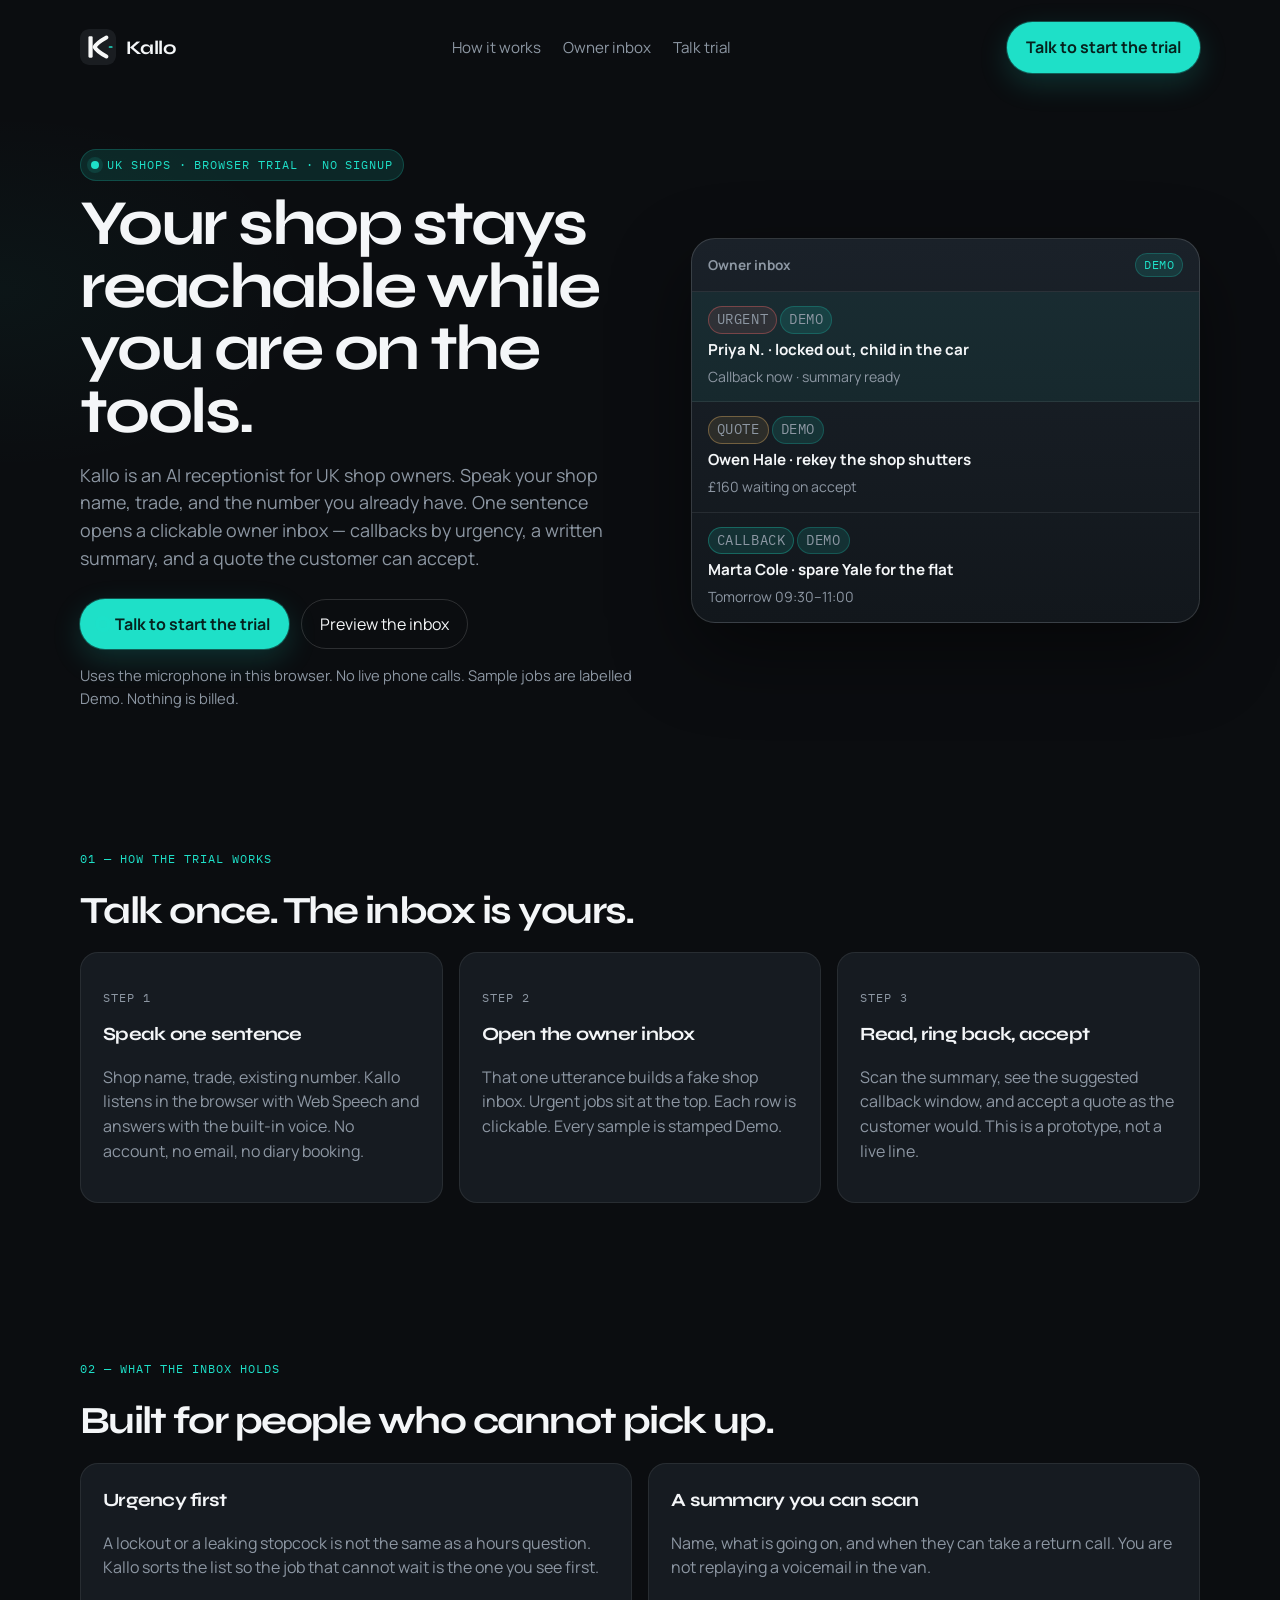
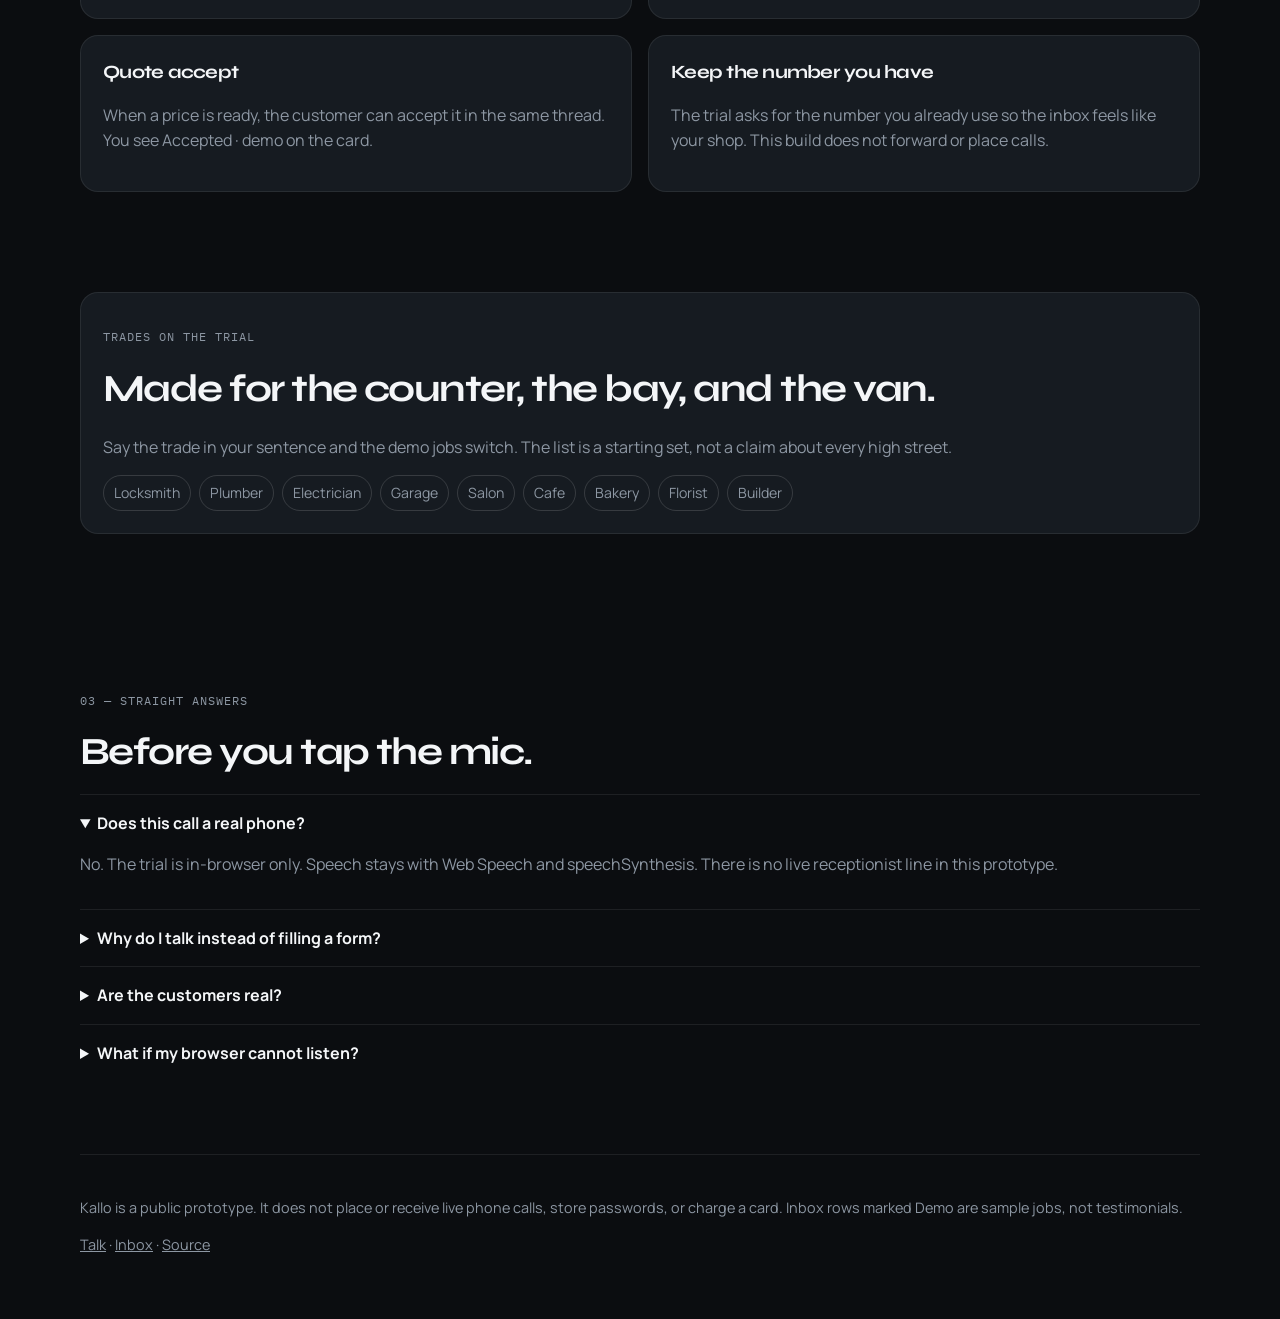
==== index.html @ 205d048f "Add Kallo GitHub Pages demo with talk trial and owner inbox Static landing, talk, and inbox routes f" ====
<!DOCTYPE html>
<html lang="en-GB">
<head>
  <meta charset="utf-8">
  <meta name="viewport" content="width=device-width, initial-scale=1">
  <title>Kallo — AI receptionist for UK shop owners</title>
  <meta name="description" content="Kallo answers when you cannot. Talk once to open a trial owner inbox with urgency-sorted callbacks, a summary, and quote accept. Browser prototype, no live calls.">
  <link rel="icon" href="./assets/favicon.svg" type="image/svg+xml">
  <link rel="preconnect" href="https://fonts.googleapis.com">
  <link rel="preconnect" href="https://fonts.gstatic.com" crossorigin>
  <link href="https://fonts.googleapis.com/css2?family=IBM+Plex+Mono:wght@400;500&family=Manrope:wght@400;600;700&family=Syne:wght@700;800&display=swap" rel="stylesheet">
  <link rel="stylesheet" href="./css/app.css">
</head>
<body>
  <header class="wrap nav">
    <a class="brand" href="./">
      <img src="./assets/logo.svg" alt="Kallo">
      Kallo
    </a>
    <nav class="nav__links" aria-label="Primary">
      <a href="#how">How it works</a>
      <a href="#inbox">Owner inbox</a>
      <a href="./talk/">Talk trial</a>
    </nav>
    <a class="btn btn--primary" href="./talk/">Talk to start the trial</a>
  </header>

  <main class="wrap">
    <section class="hero">
      <div>
        <p class="kicker"><span class="live-dot" aria-hidden="true"></span> UK shops · browser trial · no signup</p>
        <h1>Your shop stays reachable while you are on the tools.</h1>
        <p class="lede">Kallo is an AI receptionist for UK shop owners. Speak your shop name, trade, and the number you already have. One sentence opens a clickable owner inbox — callbacks by urgency, a written summary, and a quote the customer can accept.</p>
        <div class="hero__actions">
          <a class="btn btn--primary" href="./talk/"><span class="live-dot" aria-hidden="true"></span> Talk to start the trial</a>
          <a class="btn btn--ghost" href="./inbox/">Preview the inbox</a>
        </div>
        <p class="fine">Uses the microphone in this browser. No live phone calls. Sample jobs are labelled Demo. Nothing is billed.</p>
      </div>
      <aside class="product" aria-label="Demo inbox preview">
        <div class="product__bar">
          <strong>Owner inbox</strong>
          <span class="demo-pill">Demo</span>
        </div>
        <div class="product__list">
          <div class="mock-row mock-row--on">
            <span><span class="chip chip--urgent">Urgent</span> <span class="demo-pill">Demo</span></span>
            <strong>Priya N. · locked out, child in the car</strong>
            <span>Callback now · summary ready</span>
          </div>
          <div class="mock-row">
            <span><span class="chip chip--quote">Quote</span> <span class="demo-pill">Demo</span></span>
            <strong>Owen Hale · rekey the shop shutters</strong>
            <span>£160 waiting on accept</span>
          </div>
          <div class="mock-row">
            <span><span class="chip chip--callback">Callback</span> <span class="demo-pill">Demo</span></span>
            <strong>Marta Cole · spare Yale for the flat</strong>
            <span>Tomorrow 09:30–11:00</span>
          </div>
        </div>
      </aside>
    </section>

    <section id="how" class="section">
      <p class="step">01 — HOW THE TRIAL WORKS</p>
      <h2>Talk once. The inbox is yours.</h2>
      <div class="grid-3">
        <article class="card">
          <p class="step">STEP 1</p>
          <h3>Speak one sentence</h3>
          <p>Shop name, trade, existing number. Kallo listens in the browser with Web Speech and answers with the built-in voice. No account, no email, no diary booking.</p>
        </article>
        <article class="card">
          <p class="step">STEP 2</p>
          <h3>Open the owner inbox</h3>
          <p>That one utterance builds a fake shop inbox. Urgent jobs sit at the top. Each row is clickable. Every sample is stamped Demo.</p>
        </article>
        <article class="card">
          <p class="step">STEP 3</p>
          <h3>Read, ring back, accept</h3>
          <p>Scan the summary, see the suggested callback window, and accept a quote as the customer would. This is a prototype, not a live line.</p>
        </article>
      </div>
    </section>

    <section id="inbox" class="section">
      <p class="step">02 — WHAT THE INBOX HOLDS</p>
      <h2>Built for people who cannot pick up.</h2>
      <div class="grid-2">
        <article class="card">
          <h3>Urgency first</h3>
          <p>A lockout or a leaking stopcock is not the same as a hours question. Kallo sorts the list so the job that cannot wait is the one you see first.</p>
        </article>
        <article class="card">
          <h3>A summary you can scan</h3>
          <p>Name, what is going on, and when they can take a return call. You are not replaying a voicemail in the van.</p>
        </article>
        <article class="card">
          <h3>Quote accept</h3>
          <p>When a price is ready, the customer can accept it in the same thread. You see Accepted · demo on the card.</p>
        </article>
        <article class="card">
          <h3>Keep the number you have</h3>
          <p>The trial asks for the number you already use so the inbox feels like your shop. This build does not forward or place calls.</p>
        </article>
      </div>
    </section>

    <section class="section--tight">
      <article class="card">
        <p class="step">TRADES ON THE TRIAL</p>
        <h2>Made for the counter, the bay, and the van.</h2>
        <p>Say the trade in your sentence and the demo jobs switch. The list is a starting set, not a claim about every high street.</p>
        <div class="trades">
          <span>Locksmith</span><span>Plumber</span><span>Electrician</span>
          <span>Garage</span><span>Salon</span><span>Cafe</span>
          <span>Bakery</span><span>Florist</span><span>Builder</span>
        </div>
      </article>
    </section>

    <section class="section faq">
      <p class="step">03 — STRAIGHT ANSWERS</p>
      <h2>Before you tap the mic.</h2>
      <details open>
        <summary>Does this call a real phone?</summary>
        <p>No. The trial is in-browser only. Speech stays with Web Speech and speechSynthesis. There is no live receptionist line in this prototype.</p>
      </details>
      <details>
        <summary>Why do I talk instead of filling a form?</summary>
        <p>The product is a voice receptionist. The trial starts the same way: one spoken line. There is no email field and no “book a walkthrough” path.</p>
      </details>
      <details>
        <summary>Are the customers real?</summary>
        <p>No. Every callback, summary, and quote is labelled Demo. Numbers use the UK 01632 / 07700 900 dummy ranges.</p>
      </details>
      <details>
        <summary>What if my browser cannot listen?</summary>
        <p>Chrome and Edge on HTTPS can use the microphone. If listening is blocked, type the same one sentence. Kallo still opens the inbox.</p>
      </details>
    </section>
  </main>

  <footer class="wrap footer">
    <p>Kallo is a public prototype. It does not place or receive live phone calls, store passwords, or charge a card. Inbox rows marked Demo are sample jobs, not testimonials.</p>
    <p><a href="./talk/">Talk</a> · <a href="./inbox/">Inbox</a> · <a href="https://github.com/danielrood/kallo">Source</a></p>
  </footer>
  <script src="./js/base.js"></script>
</body>
</html>
---- css/app.css ----
:root {
  --bg: #0b0d10;
  --bg-2: #11151a;
  --surface: #161b21;
  --surface-2: #1c232b;
  --line: rgba(255, 255, 255, 0.08);
  --line-strong: rgba(255, 255, 255, 0.14);
  --text: #f4f6f8;
  --muted: #8d97a3;
  --teal: #1ee0c8;
  --teal-2: #14b8a6;
  --teal-dim: rgba(30, 224, 200, 0.12);
  --urgent: #ff6b6b;
  --quote: #f5c16c;
  --shadow: 0 30px 80px rgba(0, 0, 0, 0.45);
  --radius: 18px;
  --max: 1120px;
  --sans: "Manrope", "Segoe UI", sans-serif;
  --display: "Syne", "Manrope", sans-serif;
  --mono: "IBM Plex Mono", ui-monospace, monospace;
}

* { box-sizing: border-box; }
html { scroll-behavior: smooth; }
body {
  margin: 0;
  color: var(--text);
  background:
    radial-gradient(900px 420px at 80% -10%, rgba(30, 224, 200, 0.08), transparent 50%),
    radial-gradient(700px 400px at 0% 10%, rgba(30, 224, 200, 0.04), transparent 45%),
    var(--bg);
  font-family: var(--sans);
  line-height: 1.55;
  min-height: 100vh;
}

a { color: inherit; }
img { max-width: 100%; display: block; }
button, input { font: inherit; }

.wrap {
  width: min(var(--max), calc(100% - 40px));
  margin: 0 auto;
}

.nav {
  display: flex;
  align-items: center;
  justify-content: space-between;
  padding: 22px 0 10px;
  gap: 16px;
}

.brand {
  display: flex;
  align-items: center;
  gap: 10px;
  text-decoration: none;
  font-family: var(--display);
  font-weight: 700;
  letter-spacing: -0.03em;
  font-size: 1.2rem;
}

.brand img { width: 36px; height: 36px; border-radius: 9px; }

.nav__links {
  display: flex;
  align-items: center;
  gap: 22px;
  color: var(--muted);
  font-size: 0.95rem;
}

.nav__links a { text-decoration: none; }
.nav__links a:hover { color: var(--text); }

.btn {
  display: inline-flex;
  align-items: center;
  justify-content: center;
  gap: 8px;
  border: 1px solid transparent;
  border-radius: 999px;
  padding: 12px 18px;
  text-decoration: none;
  cursor: pointer;
  background: transparent;
  color: var(--text);
}

.btn--primary {
  background: var(--teal);
  color: #06221e;
  font-weight: 700;
  box-shadow: 0 0 0 1px rgba(30, 224, 200, 0.3), 0 10px 30px rgba(30, 224, 200, 0.18);
}

.btn--primary:hover { filter: brightness(1.05); }
.btn--primary:disabled { opacity: 0.55; cursor: wait; }
.btn--ghost {
  border-color: var(--line-strong);
  color: var(--text);
}
.btn--ghost:hover { background: rgba(255, 255, 255, 0.04); }

.live-dot {
  width: 8px;
  height: 8px;
  border-radius: 99px;
  background: var(--teal);
  box-shadow: 0 0 0 4px var(--teal-dim);
}

.hero {
  display: grid;
  grid-template-columns: 1.05fr 0.95fr;
  gap: 48px;
  align-items: center;
  padding: 54px 0 40px;
}

.kicker {
  display: inline-flex;
  align-items: center;
  gap: 8px;
  font-family: var(--mono);
  font-size: 0.74rem;
  letter-spacing: 0.08em;
  text-transform: uppercase;
  color: var(--teal);
  background: var(--teal-dim);
  border: 1px solid rgba(30, 224, 200, 0.2);
  border-radius: 999px;
  padding: 6px 10px;
}

h1, h2, h3 { font-family: var(--display); letter-spacing: -0.04em; margin: 0 0 12px; }
h1 { font-size: clamp(2.6rem, 5vw, 4.4rem); line-height: 0.98; }
h2 { font-size: clamp(1.8rem, 3vw, 2.6rem); }
.lede { font-size: 1.12rem; color: var(--muted); max-width: 40rem; }

.hero__actions { display: flex; flex-wrap: wrap; gap: 12px; margin: 26px 0 14px; }
.fine { color: var(--muted); font-size: 0.92rem; }

.product {
  background: linear-gradient(180deg, #1a2129, #12171c);
  border: 1px solid var(--line-strong);
  border-radius: 24px;
  box-shadow: var(--shadow);
  overflow: hidden;
}

.product__bar {
  display: flex;
  align-items: center;
  justify-content: space-between;
  padding: 14px 16px;
  border-bottom: 1px solid var(--line);
  color: var(--muted);
  font-size: 0.85rem;
}

.product__list { display: grid; }
.mock-row {
  display: grid;
  gap: 4px;
  padding: 14px 16px;
  border-bottom: 1px solid var(--line);
  text-align: left;
}
.mock-row:last-child { border-bottom: 0; }
.mock-row strong { font-size: 0.95rem; }
.mock-row span { color: var(--muted); font-size: 0.88rem; }
.mock-row--on { background: rgba(30, 224, 200, 0.06); }

.chip, .demo-pill {
  display: inline-flex;
  align-items: center;
  border-radius: 999px;
  padding: 2px 8px;
  font-size: 0.72rem;
  font-family: var(--mono);
  letter-spacing: 0.04em;
  text-transform: uppercase;
}
.chip { border: 1px solid var(--line-strong); color: var(--muted); }
.chip--urgent { color: #ffd2d2; border-color: rgba(255, 107, 107, 0.35); background: rgba(255, 107, 107, 0.1); }
.chip--quote { color: #ffe7b3; border-color: rgba(245, 193, 108, 0.35); background: rgba(245, 193, 108, 0.1); }
.chip--callback { color: #c9fff6; border-color: rgba(30, 224, 200, 0.3); background: var(--teal-dim); }
.demo-pill {
  color: var(--teal);
  background: var(--teal-dim);
  border: 1px solid rgba(30, 224, 200, 0.22);
}

.section { padding: 72px 0; }
.section--tight { padding: 28px 0 72px; }
.grid-3, .grid-2 { display: grid; gap: 16px; }
.grid-3 { grid-template-columns: repeat(3, 1fr); }
.grid-2 { grid-template-columns: 1fr 1fr; }

.card {
  background: var(--surface);
  border: 1px solid var(--line);
  border-radius: var(--radius);
  padding: 22px;
}
.card p, .card li { color: var(--muted); }
.step {
  font-family: var(--mono);
  color: var(--teal);
  font-size: 0.78rem;
  letter-spacing: 0.08em;
}

.trades {
  display: flex;
  flex-wrap: wrap;
  gap: 8px;
  margin-top: 16px;
}
.trades span {
  border: 1px solid var(--line-strong);
  border-radius: 999px;
  padding: 6px 10px;
  color: var(--muted);
  font-size: 0.88rem;
}

.faq details {
  border-top: 1px solid var(--line);
  padding: 16px 0;
}
.faq summary { cursor: pointer; font-weight: 700; }
.faq p { color: var(--muted); }

.footer {
  border-top: 1px solid var(--line);
  padding: 28px 0 48px;
  color: var(--muted);
  font-size: 0.9rem;
}

.page-talk, .page-inbox { padding-bottom: 60px; }
.talk-stage {
  max-width: 720px;
  margin: 40px auto 0;
  text-align: center;
}
.orb {
  width: 120px;
  height: 120px;
  margin: 20px auto 28px;
  border-radius: 50%;
  background: radial-gradient(circle at 35% 30%, #7ff6e8, #14b8a6 45%, #0b0d10 72%);
  box-shadow: 0 0 0 12px var(--teal-dim), 0 20px 60px rgba(30, 224, 200, 0.2);
  animation: pulse 2.4s ease-in-out infinite;
}
@keyframes pulse {
  50% { transform: scale(1.04); box-shadow: 0 0 0 18px rgba(30, 224, 200, 0.08), 0 20px 60px rgba(30, 224, 200, 0.25); }
}
.live-box {
  min-height: 84px;
  margin: 22px 0;
  padding: 18px;
  border-radius: 16px;
  border: 1px dashed var(--line-strong);
  background: rgba(255, 255, 255, 0.02);
  color: var(--muted);
}
.example {
  font-family: var(--mono);
  color: var(--teal);
  font-size: 0.92rem;
}
.error {
  color: #ffb4b4;
  margin-top: 12px;
}
.fallback {
  margin-top: 22px;
  display: grid;
  gap: 10px;
}
.fallback input {
  width: 100%;
  border-radius: 12px;
  border: 1px solid var(--line-strong);
  background: var(--surface);
  color: var(--text);
  padding: 12px 14px;
}

.inbox-shell {
  display: grid;
  grid-template-columns: 1fr 1.15fr;
  gap: 18px;
  margin-top: 22px;
}
.inbox-head h1 { font-size: 2rem; }
.row {
  width: 100%;
  display: grid;
  gap: 4px;
  text-align: left;
  background: transparent;
  color: inherit;
  border: 0;
  border-bottom: 1px solid var(--line);
  padding: 14px;
  cursor: pointer;
}
.row:hover, .row.is-active { background: rgba(30, 224, 200, 0.06); }
.row__top { display: flex; gap: 8px; align-items: center; }
.row__when { margin-left: auto; color: var(--muted); font-size: 0.78rem; }
.row__line { color: var(--muted); font-size: 0.92rem; }
.detail__phone, .muted { color: var(--muted); }
.quote {
  margin-top: 18px;
  padding: 16px;
  border-radius: 14px;
  background: var(--surface-2);
  border: 1px solid var(--line);
}
.quote__amount { font-size: 2rem; font-family: var(--display); }
.quote__done { color: var(--teal); font-weight: 700; }

@media (max-width: 880px) {
  .hero, .grid-3, .grid-2, .inbox-shell { grid-template-columns: 1fr; }
  .nav__links { display: none; }
  .hero { padding-top: 28px; }
}
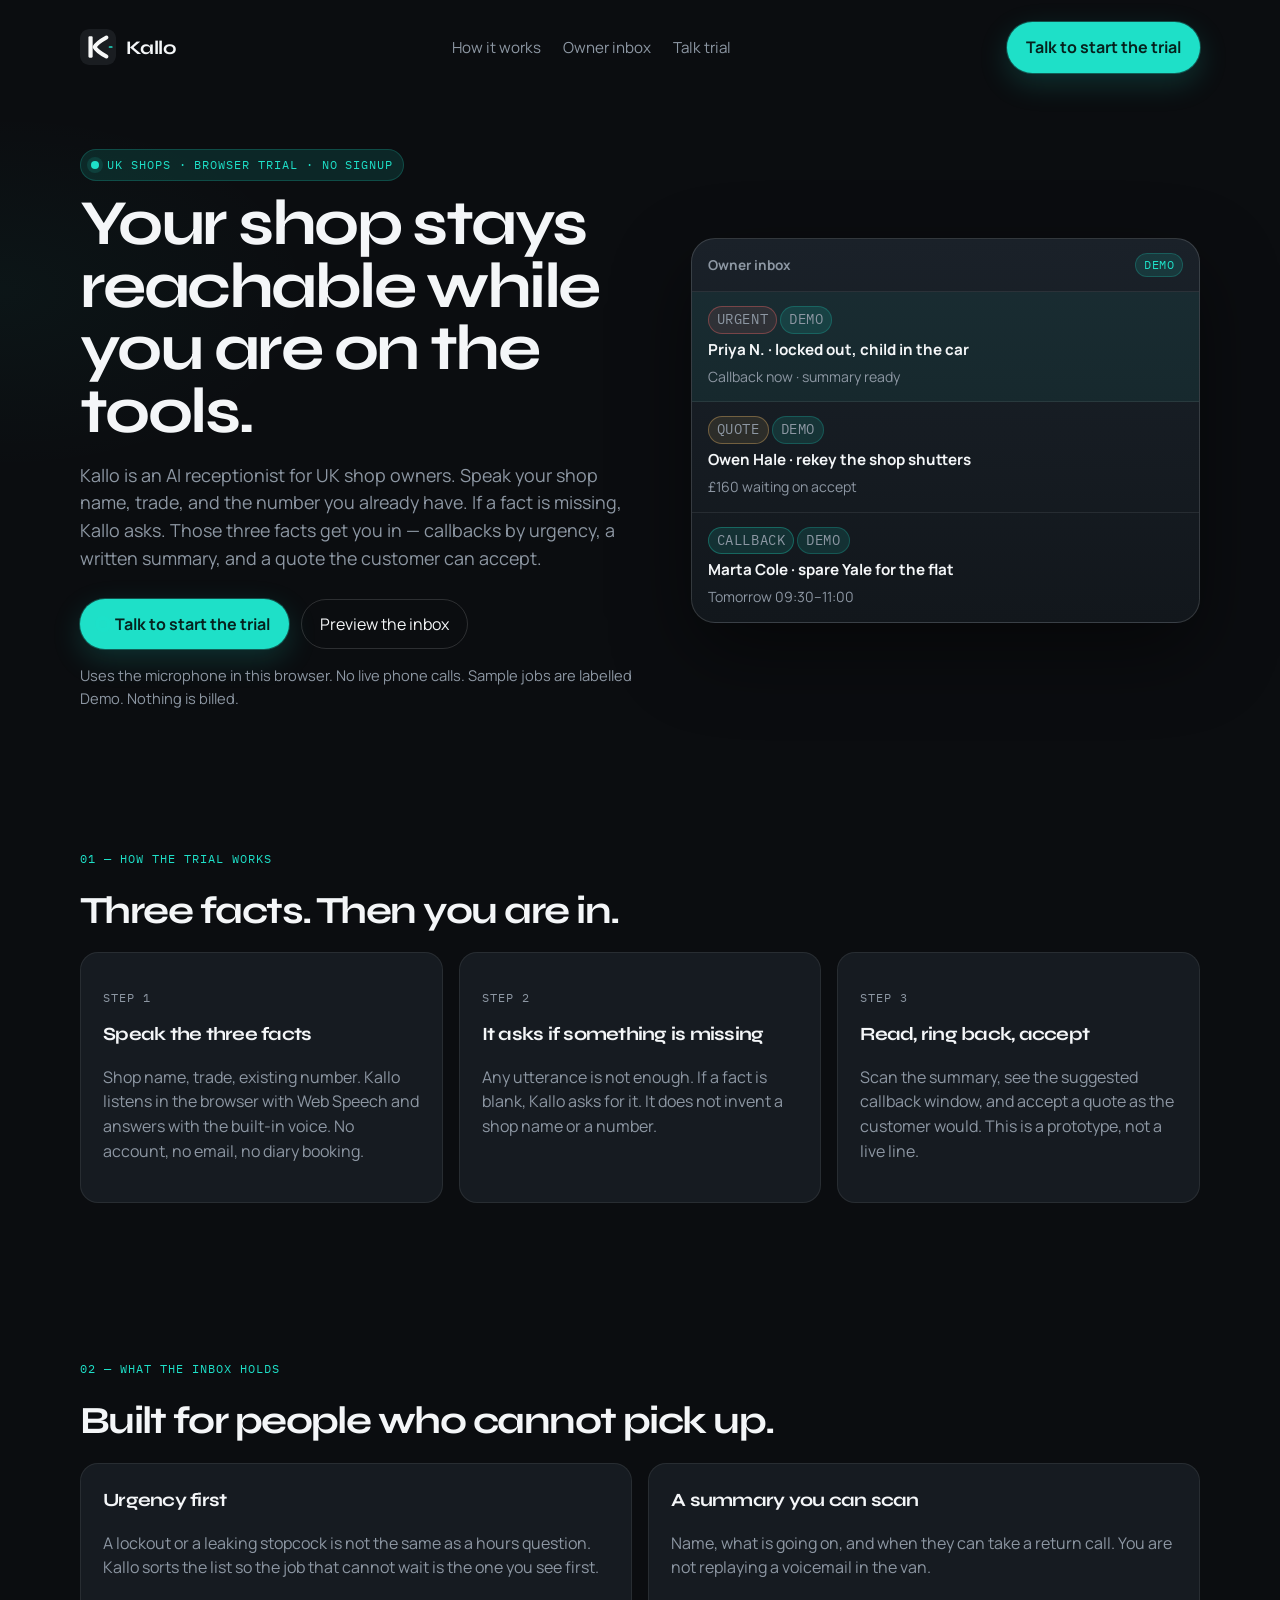
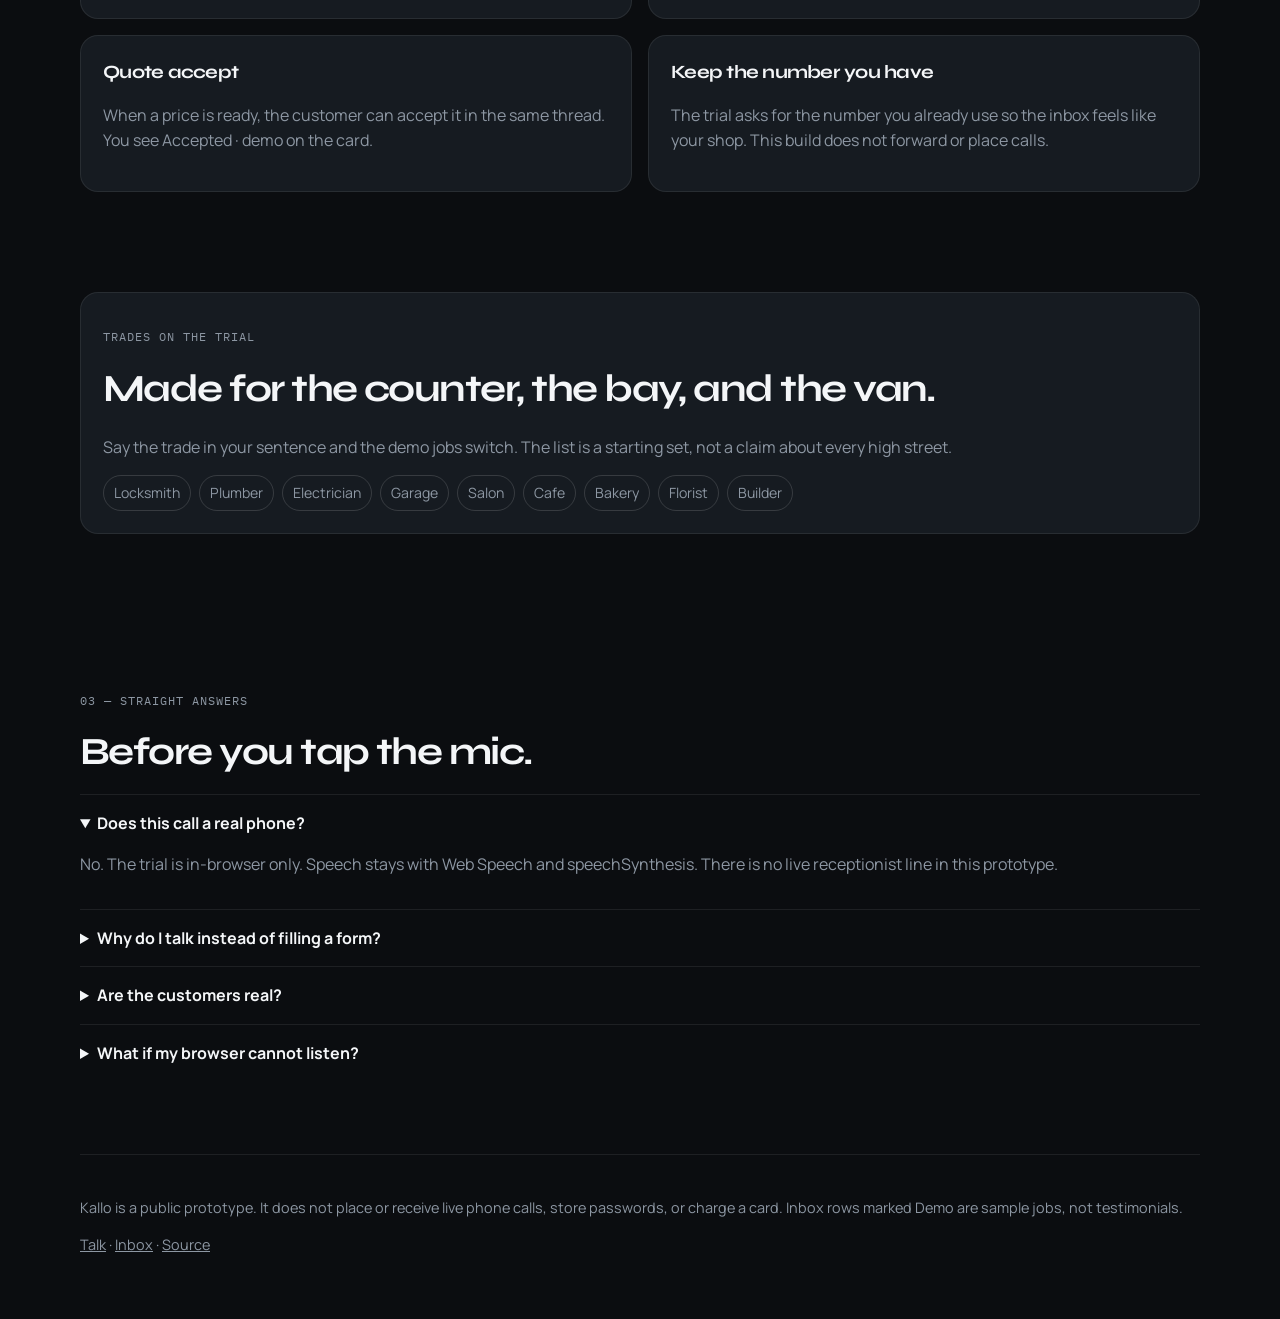
==== commit d6c8bc8e: "Wait for shop name, trade, and number before the inbox Onboard keeps asking until those three facts " ====
--- a/index.html
+++ b/index.html
@@ -4,7 +4,7 @@
   <meta charset="utf-8">
   <meta name="viewport" content="width=device-width, initial-scale=1">
   <title>Kallo — AI receptionist for UK shop owners</title>
-  <meta name="description" content="Kallo answers when you cannot. Talk once to open a trial owner inbox with urgency-sorted callbacks, a summary, and quote accept. Browser prototype, no live calls.">
+  <meta name="description" content="Kallo answers when you cannot. Shop name, trade, and existing number get you into a trial owner inbox. Browser prototype, no live calls.">
   <link rel="icon" href="./assets/favicon.svg" type="image/svg+xml">
   <link rel="preconnect" href="https://fonts.googleapis.com">
   <link rel="preconnect" href="https://fonts.gstatic.com" crossorigin>
@@ -30,7 +30,7 @@
       <div>
         <p class="kicker"><span class="live-dot" aria-hidden="true"></span> UK shops · browser trial · no signup</p>
         <h1>Your shop stays reachable while you are on the tools.</h1>
-        <p class="lede">Kallo is an AI receptionist for UK shop owners. Speak your shop name, trade, and the number you already have. One sentence opens a clickable owner inbox — callbacks by urgency, a written summary, and a quote the customer can accept.</p>
+        <p class="lede">Kallo is an AI receptionist for UK shop owners. Speak your shop name, trade, and the number you already have. If a fact is missing, Kallo asks. Those three facts get you in — callbacks by urgency, a written summary, and a quote the customer can accept.</p>
         <div class="hero__actions">
           <a class="btn btn--primary" href="./talk/"><span class="live-dot" aria-hidden="true"></span> Talk to start the trial</a>
           <a class="btn btn--ghost" href="./inbox/">Preview the inbox</a>
@@ -64,17 +64,17 @@
 
     <section id="how" class="section">
       <p class="step">01 — HOW THE TRIAL WORKS</p>
-      <h2>Talk once. The inbox is yours.</h2>
+      <h2>Three facts. Then you are in.</h2>
       <div class="grid-3">
         <article class="card">
           <p class="step">STEP 1</p>
-          <h3>Speak one sentence</h3>
+          <h3>Speak the three facts</h3>
           <p>Shop name, trade, existing number. Kallo listens in the browser with Web Speech and answers with the built-in voice. No account, no email, no diary booking.</p>
         </article>
         <article class="card">
           <p class="step">STEP 2</p>
-          <h3>Open the owner inbox</h3>
-          <p>That one utterance builds a fake shop inbox. Urgent jobs sit at the top. Each row is clickable. Every sample is stamped Demo.</p>
+          <h3>It asks if something is missing</h3>
+          <p>Any utterance is not enough. If a fact is blank, Kallo asks for it. It does not invent a shop name or a number.</p>
         </article>
         <article class="card">
           <p class="step">STEP 3</p>
@@ -129,7 +129,7 @@
       </details>
       <details>
         <summary>Why do I talk instead of filling a form?</summary>
-        <p>The product is a voice receptionist. The trial starts the same way: one spoken line. There is no email field and no “book a walkthrough” path.</p>
+        <p>The product is a voice receptionist. The trial starts the same way: speak the shop name, trade, and existing number. If a fact is missing, Kallo asks. There is no email field and no “book a walkthrough” path.</p>
       </details>
       <details>
         <summary>Are the customers real?</summary>
--- a/css/app.css
+++ b/css/app.css
@@ -260,6 +260,36 @@
 @keyframes pulse {
   50% { transform: scale(1.04); box-shadow: 0 0 0 18px rgba(30, 224, 200, 0.08), 0 20px 60px rgba(30, 224, 200, 0.25); }
 }
+.facts {
+  list-style: none;
+  padding: 0;
+  margin: 22px 0 0;
+  display: flex;
+  flex-wrap: wrap;
+  justify-content: center;
+  gap: 8px;
+}
+.fact {
+  min-width: 160px;
+  text-align: left;
+  border: 1px solid var(--line-strong);
+  border-radius: 14px;
+  padding: 10px 12px;
+  background: rgba(255, 255, 255, 0.02);
+}
+.fact.is-set {
+  border-color: rgba(30, 224, 200, 0.35);
+  background: var(--teal-dim);
+}
+.fact__label {
+  display: block;
+  font-family: var(--mono);
+  font-size: 0.68rem;
+  letter-spacing: 0.06em;
+  text-transform: uppercase;
+  color: var(--muted);
+}
+.fact__value { display: block; margin-top: 4px; }
 .live-box {
   min-height: 84px;
   margin: 22px 0;
@@ -283,6 +313,7 @@
   display: grid;
   gap: 10px;
 }
+.fallback[hidden] { display: none; }
 .fallback input {
   width: 100%;
   border-radius: 12px;
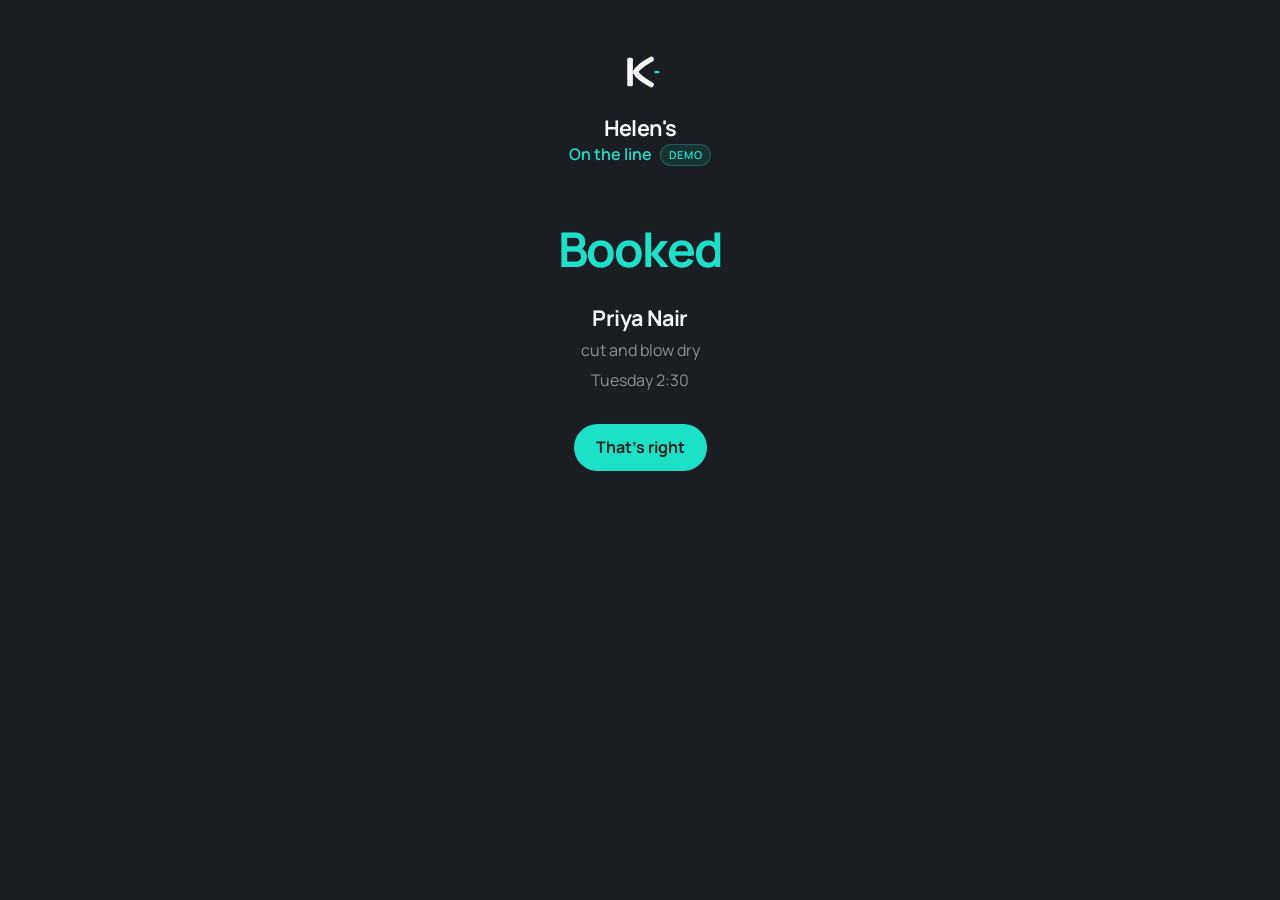
==== commit 197cfe29: "Replace the shop-owner trial with an inbound receptionist screen. The Pages root is now Helen's on t" ====
--- a/index.html
+++ b/index.html
@@ -3,149 +3,39 @@
 <head>
   <meta charset="utf-8">
   <meta name="viewport" content="width=device-width, initial-scale=1">
-  <title>Kallo — AI receptionist for UK shop owners</title>
-  <meta name="description" content="Kallo answers when you cannot. Shop name, trade, and existing number get you into a trial owner inbox. Browser prototype, no live calls.">
+  <title>Helen's · On the line — Kallo</title>
+  <meta name="description" content="Inbound receptionist for Helen's. Book, move, or cancel. Browser microphone only. Demo.">
   <link rel="icon" href="./assets/favicon.svg" type="image/svg+xml">
   <link rel="preconnect" href="https://fonts.googleapis.com">
   <link rel="preconnect" href="https://fonts.gstatic.com" crossorigin>
-  <link href="https://fonts.googleapis.com/css2?family=IBM+Plex+Mono:wght@400;500&family=Manrope:wght@400;600;700&family=Syne:wght@700;800&display=swap" rel="stylesheet">
+  <link href="https://fonts.googleapis.com/css2?family=Manrope:wght@400;600;700&display=swap" rel="stylesheet">
   <link rel="stylesheet" href="./css/app.css">
 </head>
 <body>
-  <header class="wrap nav">
-    <a class="brand" href="./">
-      <img src="./assets/logo.svg" alt="Kallo">
-      Kallo
-    </a>
-    <nav class="nav__links" aria-label="Primary">
-      <a href="#how">How it works</a>
-      <a href="#inbox">Owner inbox</a>
-      <a href="./talk/">Talk trial</a>
-    </nav>
-    <a class="btn btn--primary" href="./talk/">Talk to start the trial</a>
-  </header>
+  <main class="line">
+    <header class="line__id">
+      <img src="./assets/logo.svg" alt="Kallo" width="48" height="48">
+      <p data-salon>Helen's</p>
+      <p class="line__state"><span data-state>On the line</span> <span class="demo-pill">Demo</span></p>
+    </header>
 
-  <main class="wrap">
-    <section class="hero">
-      <div>
-        <p class="kicker"><span class="live-dot" aria-hidden="true"></span> UK shops · browser trial · no signup</p>
-        <h1>Your shop stays reachable while you are on the tools.</h1>
-        <p class="lede">Kallo is an AI receptionist for UK shop owners. Speak your shop name, trade, and the number you already have. If a fact is missing, Kallo asks. Those three facts get you in — callbacks by urgency, a written summary, and a quote the customer can accept.</p>
-        <div class="hero__actions">
-          <a class="btn btn--primary" href="./talk/"><span class="live-dot" aria-hidden="true"></span> Talk to start the trial</a>
-          <a class="btn btn--ghost" href="./inbox/">Preview the inbox</a>
-        </div>
-        <p class="fine">Uses the microphone in this browser. No live phone calls. Sample jobs are labelled Demo. Nothing is billed.</p>
-      </div>
-      <aside class="product" aria-label="Demo inbox preview">
-        <div class="product__bar">
-          <strong>Owner inbox</strong>
-          <span class="demo-pill">Demo</span>
-        </div>
-        <div class="product__list">
-          <div class="mock-row mock-row--on">
-            <span><span class="chip chip--urgent">Urgent</span> <span class="demo-pill">Demo</span></span>
-            <strong>Priya N. · locked out, child in the car</strong>
-            <span>Callback now · summary ready</span>
-          </div>
-          <div class="mock-row">
-            <span><span class="chip chip--quote">Quote</span> <span class="demo-pill">Demo</span></span>
-            <strong>Owen Hale · rekey the shop shutters</strong>
-            <span>£160 waiting on accept</span>
-          </div>
-          <div class="mock-row">
-            <span><span class="chip chip--callback">Callback</span> <span class="demo-pill">Demo</span></span>
-            <strong>Marta Cole · spare Yale for the flat</strong>
-            <span>Tomorrow 09:30–11:00</span>
-          </div>
-        </div>
-      </aside>
+    <section class="turn" data-turn>
+      <p class="verb" data-verb>Booked</p>
+      <p class="who" data-who>Priya Nair</p>
+      <p class="what" data-what>cut and blow dry</p>
+      <p class="when" data-when>Tuesday 2:30</p>
+      <button class="confirm" type="button" data-confirm>That's right</button>
     </section>
 
-    <section id="how" class="section">
-      <p class="step">01 — HOW THE TRIAL WORKS</p>
-      <h2>Three facts. Then you are in.</h2>
-      <div class="grid-3">
-        <article class="card">
-          <p class="step">STEP 1</p>
-          <h3>Speak the three facts</h3>
-          <p>Shop name, trade, existing number. Kallo listens in the browser with Web Speech and answers with the built-in voice. No account, no email, no diary booking.</p>
-        </article>
-        <article class="card">
-          <p class="step">STEP 2</p>
-          <h3>It asks if something is missing</h3>
-          <p>Any utterance is not enough. If a fact is blank, Kallo asks for it. It does not invent a shop name or a number.</p>
-        </article>
-        <article class="card">
-          <p class="step">STEP 3</p>
-          <h3>Read, ring back, accept</h3>
-          <p>Scan the summary, see the suggested callback window, and accept a quote as the customer would. This is a prototype, not a live line.</p>
-        </article>
-      </div>
-    </section>
-
-    <section id="inbox" class="section">
-      <p class="step">02 — WHAT THE INBOX HOLDS</p>
-      <h2>Built for people who cannot pick up.</h2>
-      <div class="grid-2">
-        <article class="card">
-          <h3>Urgency first</h3>
-          <p>A lockout or a leaking stopcock is not the same as a hours question. Kallo sorts the list so the job that cannot wait is the one you see first.</p>
-        </article>
-        <article class="card">
-          <h3>A summary you can scan</h3>
-          <p>Name, what is going on, and when they can take a return call. You are not replaying a voicemail in the van.</p>
-        </article>
-        <article class="card">
-          <h3>Quote accept</h3>
-          <p>When a price is ready, the customer can accept it in the same thread. You see Accepted · demo on the card.</p>
-        </article>
-        <article class="card">
-          <h3>Keep the number you have</h3>
-          <p>The trial asks for the number you already use so the inbox feels like your shop. This build does not forward or place calls.</p>
-        </article>
-      </div>
-    </section>
-
-    <section class="section--tight">
-      <article class="card">
-        <p class="step">TRADES ON THE TRIAL</p>
-        <h2>Made for the counter, the bay, and the van.</h2>
-        <p>Say the trade in your sentence and the demo jobs switch. The list is a starting set, not a claim about every high street.</p>
-        <div class="trades">
-          <span>Locksmith</span><span>Plumber</span><span>Electrician</span>
-          <span>Garage</span><span>Salon</span><span>Cafe</span>
-          <span>Bakery</span><span>Florist</span><span>Builder</span>
-        </div>
-      </article>
-    </section>
-
-    <section class="section faq">
-      <p class="step">03 — STRAIGHT ANSWERS</p>
-      <h2>Before you tap the mic.</h2>
-      <details open>
-        <summary>Does this call a real phone?</summary>
-        <p>No. The trial is in-browser only. Speech stays with Web Speech and speechSynthesis. There is no live receptionist line in this prototype.</p>
-      </details>
-      <details>
-        <summary>Why do I talk instead of filling a form?</summary>
-        <p>The product is a voice receptionist. The trial starts the same way: speak the shop name, trade, and existing number. If a fact is missing, Kallo asks. There is no email field and no “book a walkthrough” path.</p>
-      </details>
-      <details>
-        <summary>Are the customers real?</summary>
-        <p>No. Every callback, summary, and quote is labelled Demo. Numbers use the UK 01632 / 07700 900 dummy ranges.</p>
-      </details>
-      <details>
-        <summary>What if my browser cannot listen?</summary>
-        <p>Chrome and Edge on HTTPS can use the microphone. If listening is blocked, type the same one sentence. Kallo still opens the inbox.</p>
-      </details>
-    </section>
+    <form class="fallback" data-fallback data-fallback-form hidden>
+      <label for="say">Same turn, typed</label>
+      <input id="say" name="say" data-say autocomplete="off" placeholder="Book Priya Nair for a cut and blow dry on Tuesday at 2:30">
+      <button type="submit">Continue</button>
+    </form>
   </main>
-
-  <footer class="wrap footer">
-    <p>Kallo is a public prototype. It does not place or receive live phone calls, store passwords, or charge a card. Inbox rows marked Demo are sample jobs, not testimonials.</p>
-    <p><a href="./talk/">Talk</a> · <a href="./inbox/">Inbox</a> · <a href="https://github.com/danielrood/kallo">Source</a></p>
-  </footer>
-  <script src="./js/base.js"></script>
+  <script src="./js/speech.js"></script>
+  <script src="./js/voice.js"></script>
+  <script src="./js/reception.js"></script>
+  <script src="./js/line.js"></script>
 </body>
 </html>
--- a/css/app.css
+++ b/css/app.css
@@ -1,364 +1,134 @@
 :root {
-  --bg: #0b0d10;
-  --bg-2: #11151a;
-  --surface: #161b21;
-  --surface-2: #1c232b;
-  --line: rgba(255, 255, 255, 0.08);
-  --line-strong: rgba(255, 255, 255, 0.14);
-  --text: #f4f6f8;
-  --muted: #8d97a3;
+  --bg: #1a1d21;
+  --text: #f7f8f8;
+  --muted: #8b9198;
   --teal: #1ee0c8;
-  --teal-2: #14b8a6;
-  --teal-dim: rgba(30, 224, 200, 0.12);
-  --urgent: #ff6b6b;
-  --quote: #f5c16c;
-  --shadow: 0 30px 80px rgba(0, 0, 0, 0.45);
-  --radius: 18px;
-  --max: 1120px;
+  --teal-ink: #06221e;
+  --line: rgba(247, 248, 248, 0.12);
   --sans: "Manrope", "Segoe UI", sans-serif;
-  --display: "Syne", "Manrope", sans-serif;
-  --mono: "IBM Plex Mono", ui-monospace, monospace;
 }
 
 * { box-sizing: border-box; }
-html { scroll-behavior: smooth; }
+
+html, body { margin: 0; min-height: 100%; }
+
 body {
-  margin: 0;
+  display: grid;
+  place-items: center;
+  background: var(--bg);
   color: var(--text);
-  background:
-    radial-gradient(900px 420px at 80% -10%, rgba(30, 224, 200, 0.08), transparent 50%),
-    radial-gradient(700px 400px at 0% 10%, rgba(30, 224, 200, 0.04), transparent 45%),
-    var(--bg);
   font-family: var(--sans);
-  line-height: 1.55;
-  min-height: 100vh;
+  line-height: 1.45;
 }
 
-a { color: inherit; }
-img { max-width: 100%; display: block; }
 button, input { font: inherit; }
 
-.wrap {
-  width: min(var(--max), calc(100% - 40px));
-  margin: 0 auto;
+.line {
+  width: min(28rem, calc(100% - 40px));
+  padding: 48px 0;
+  text-align: center;
 }
 
-.nav {
-  display: flex;
-  align-items: center;
-  justify-content: space-between;
-  padding: 22px 0 10px;
-  gap: 16px;
+.line__id img {
+  display: block;
+  width: 48px;
+  height: 48px;
+  margin: 0 auto 16px;
+  border-radius: 12px;
 }
 
-.brand {
-  display: flex;
-  align-items: center;
-  gap: 10px;
-  text-decoration: none;
-  font-family: var(--display);
+.line__id p { margin: 0; }
+
+[data-salon] {
   font-weight: 700;
+  font-size: 1.35rem;
   letter-spacing: -0.03em;
-  font-size: 1.2rem;
 }
 
-.brand img { width: 36px; height: 36px; border-radius: 9px; }
-
-.nav__links {
+.line__state {
   display: flex;
-  align-items: center;
-  gap: 22px;
-  color: var(--muted);
-  font-size: 0.95rem;
-}
-
-.nav__links a { text-decoration: none; }
-.nav__links a:hover { color: var(--text); }
-
-.btn {
-  display: inline-flex;
   align-items: center;
   justify-content: center;
   gap: 8px;
-  border: 1px solid transparent;
-  border-radius: 999px;
-  padding: 12px 18px;
-  text-decoration: none;
-  cursor: pointer;
-  background: transparent;
-  color: var(--text);
+  margin-top: 6px;
+  color: var(--teal);
+  font-weight: 600;
 }
 
-.btn--primary {
-  background: var(--teal);
-  color: #06221e;
-  font-weight: 700;
-  box-shadow: 0 0 0 1px rgba(30, 224, 200, 0.3), 0 10px 30px rgba(30, 224, 200, 0.18);
-}
-
-.btn--primary:hover { filter: brightness(1.05); }
-.btn--primary:disabled { opacity: 0.55; cursor: wait; }
-.btn--ghost {
-  border-color: var(--line-strong);
-  color: var(--text);
-}
-.btn--ghost:hover { background: rgba(255, 255, 255, 0.04); }
-
-.live-dot {
-  width: 8px;
-  height: 8px;
-  border-radius: 99px;
-  background: var(--teal);
-  box-shadow: 0 0 0 4px var(--teal-dim);
-}
-
-.hero {
-  display: grid;
-  grid-template-columns: 1.05fr 0.95fr;
-  gap: 48px;
-  align-items: center;
-  padding: 54px 0 40px;
-}
-
-.kicker {
-  display: inline-flex;
-  align-items: center;
-  gap: 8px;
-  font-family: var(--mono);
-  font-size: 0.74rem;
-  letter-spacing: 0.08em;
-  text-transform: uppercase;
-  color: var(--teal);
-  background: var(--teal-dim);
-  border: 1px solid rgba(30, 224, 200, 0.2);
-  border-radius: 999px;
-  padding: 6px 10px;
-}
-
-h1, h2, h3 { font-family: var(--display); letter-spacing: -0.04em; margin: 0 0 12px; }
-h1 { font-size: clamp(2.6rem, 5vw, 4.4rem); line-height: 0.98; }
-h2 { font-size: clamp(1.8rem, 3vw, 2.6rem); }
-.lede { font-size: 1.12rem; color: var(--muted); max-width: 40rem; }
-
-.hero__actions { display: flex; flex-wrap: wrap; gap: 12px; margin: 26px 0 14px; }
-.fine { color: var(--muted); font-size: 0.92rem; }
-
-.product {
-  background: linear-gradient(180deg, #1a2129, #12171c);
-  border: 1px solid var(--line-strong);
-  border-radius: 24px;
-  box-shadow: var(--shadow);
-  overflow: hidden;
-}
-
-.product__bar {
-  display: flex;
-  align-items: center;
-  justify-content: space-between;
-  padding: 14px 16px;
-  border-bottom: 1px solid var(--line);
-  color: var(--muted);
-  font-size: 0.85rem;
-}
-
-.product__list { display: grid; }
-.mock-row {
-  display: grid;
-  gap: 4px;
-  padding: 14px 16px;
-  border-bottom: 1px solid var(--line);
-  text-align: left;
-}
-.mock-row:last-child { border-bottom: 0; }
-.mock-row strong { font-size: 0.95rem; }
-.mock-row span { color: var(--muted); font-size: 0.88rem; }
-.mock-row--on { background: rgba(30, 224, 200, 0.06); }
-
-.chip, .demo-pill {
+.demo-pill {
   display: inline-flex;
   align-items: center;
   border-radius: 999px;
   padding: 2px 8px;
-  font-size: 0.72rem;
-  font-family: var(--mono);
-  letter-spacing: 0.04em;
-  text-transform: uppercase;
-}
-.chip { border: 1px solid var(--line-strong); color: var(--muted); }
-.chip--urgent { color: #ffd2d2; border-color: rgba(255, 107, 107, 0.35); background: rgba(255, 107, 107, 0.1); }
-.chip--quote { color: #ffe7b3; border-color: rgba(245, 193, 108, 0.35); background: rgba(245, 193, 108, 0.1); }
-.chip--callback { color: #c9fff6; border-color: rgba(30, 224, 200, 0.3); background: var(--teal-dim); }
-.demo-pill {
-  color: var(--teal);
-  background: var(--teal-dim);
-  border: 1px solid rgba(30, 224, 200, 0.22);
-}
-
-.section { padding: 72px 0; }
-.section--tight { padding: 28px 0 72px; }
-.grid-3, .grid-2 { display: grid; gap: 16px; }
-.grid-3 { grid-template-columns: repeat(3, 1fr); }
-.grid-2 { grid-template-columns: 1fr 1fr; }
-
-.card {
-  background: var(--surface);
-  border: 1px solid var(--line);
-  border-radius: var(--radius);
-  padding: 22px;
-}
-.card p, .card li { color: var(--muted); }
-.step {
-  font-family: var(--mono);
-  color: var(--teal);
-  font-size: 0.78rem;
-  letter-spacing: 0.08em;
-}
-
-.trades {
-  display: flex;
-  flex-wrap: wrap;
-  gap: 8px;
-  margin-top: 16px;
-}
-.trades span {
-  border: 1px solid var(--line-strong);
-  border-radius: 999px;
-  padding: 6px 10px;
-  color: var(--muted);
-  font-size: 0.88rem;
-}
-
-.faq details {
-  border-top: 1px solid var(--line);
-  padding: 16px 0;
-}
-.faq summary { cursor: pointer; font-weight: 700; }
-.faq p { color: var(--muted); }
-
-.footer {
-  border-top: 1px solid var(--line);
-  padding: 28px 0 48px;
-  color: var(--muted);
-  font-size: 0.9rem;
-}
-
-.page-talk, .page-inbox { padding-bottom: 60px; }
-.talk-stage {
-  max-width: 720px;
-  margin: 40px auto 0;
-  text-align: center;
-}
-.orb {
-  width: 120px;
-  height: 120px;
-  margin: 20px auto 28px;
-  border-radius: 50%;
-  background: radial-gradient(circle at 35% 30%, #7ff6e8, #14b8a6 45%, #0b0d10 72%);
-  box-shadow: 0 0 0 12px var(--teal-dim), 0 20px 60px rgba(30, 224, 200, 0.2);
-  animation: pulse 2.4s ease-in-out infinite;
-}
-@keyframes pulse {
-  50% { transform: scale(1.04); box-shadow: 0 0 0 18px rgba(30, 224, 200, 0.08), 0 20px 60px rgba(30, 224, 200, 0.25); }
-}
-.facts {
-  list-style: none;
-  padding: 0;
-  margin: 22px 0 0;
-  display: flex;
-  flex-wrap: wrap;
-  justify-content: center;
-  gap: 8px;
-}
-.fact {
-  min-width: 160px;
-  text-align: left;
-  border: 1px solid var(--line-strong);
-  border-radius: 14px;
-  padding: 10px 12px;
-  background: rgba(255, 255, 255, 0.02);
-}
-.fact.is-set {
-  border-color: rgba(30, 224, 200, 0.35);
-  background: var(--teal-dim);
-}
-.fact__label {
-  display: block;
-  font-family: var(--mono);
   font-size: 0.68rem;
   letter-spacing: 0.06em;
   text-transform: uppercase;
+  color: var(--teal);
+  border: 1px solid rgba(30, 224, 200, 0.28);
+  background: rgba(30, 224, 200, 0.1);
+}
+
+.turn { margin-top: 48px; }
+.turn[hidden], .fallback[hidden] { display: none; }
+
+.verb {
+  margin: 0 0 18px;
+  font-size: clamp(2.2rem, 8vw, 3rem);
+  font-weight: 700;
+  letter-spacing: -0.04em;
+  color: var(--teal);
+}
+
+.who {
+  margin: 0;
+  font-size: 1.35rem;
+  font-weight: 700;
+  letter-spacing: -0.02em;
+}
+
+.what, .when {
+  margin: 6px 0 0;
   color: var(--muted);
 }
-.fact__value { display: block; margin-top: 4px; }
-.live-box {
-  min-height: 84px;
-  margin: 22px 0;
-  padding: 18px;
-  border-radius: 16px;
-  border: 1px dashed var(--line-strong);
-  background: rgba(255, 255, 255, 0.02);
-  color: var(--muted);
+
+.confirm {
+  margin-top: 32px;
+  border: 0;
+  border-radius: 999px;
+  padding: 12px 22px;
+  background: var(--teal);
+  color: var(--teal-ink);
+  font-weight: 700;
+  cursor: pointer;
 }
-.example {
-  font-family: var(--mono);
-  color: var(--teal);
-  font-size: 0.92rem;
+
+.confirm:hover { filter: brightness(1.05); }
+.confirm[hidden] { display: none; }
+
+.fallback {
+  margin-top: 40px;
+  display: grid;
+  gap: 8px;
+  text-align: left;
 }
-.error {
-  color: #ffb4b4;
-  margin-top: 12px;
-}
-.fallback {
-  margin-top: 22px;
-  display: grid;
-  gap: 10px;
-}
-.fallback[hidden] { display: none; }
+
+.fallback label { color: var(--muted); font-size: 0.9rem; }
+
 .fallback input {
   width: 100%;
   border-radius: 12px;
-  border: 1px solid var(--line-strong);
-  background: var(--surface);
+  border: 1px solid var(--line);
+  background: #121417;
   color: var(--text);
   padding: 12px 14px;
 }
 
-.inbox-shell {
-  display: grid;
-  grid-template-columns: 1fr 1.15fr;
-  gap: 18px;
-  margin-top: 22px;
-}
-.inbox-head h1 { font-size: 2rem; }
-.row {
-  width: 100%;
-  display: grid;
-  gap: 4px;
-  text-align: left;
+.fallback button {
+  justify-self: start;
+  border: 1px solid var(--line);
+  border-radius: 999px;
+  padding: 8px 14px;
   background: transparent;
-  color: inherit;
-  border: 0;
-  border-bottom: 1px solid var(--line);
-  padding: 14px;
+  color: var(--text);
   cursor: pointer;
 }
-.row:hover, .row.is-active { background: rgba(30, 224, 200, 0.06); }
-.row__top { display: flex; gap: 8px; align-items: center; }
-.row__when { margin-left: auto; color: var(--muted); font-size: 0.78rem; }
-.row__line { color: var(--muted); font-size: 0.92rem; }
-.detail__phone, .muted { color: var(--muted); }
-.quote {
-  margin-top: 18px;
-  padding: 16px;
-  border-radius: 14px;
-  background: var(--surface-2);
-  border: 1px solid var(--line);
-}
-.quote__amount { font-size: 2rem; font-family: var(--display); }
-.quote__done { color: var(--teal); font-weight: 700; }
-
-@media (max-width: 880px) {
-  .hero, .grid-3, .grid-2, .inbox-shell { grid-template-columns: 1fr; }
-  .nav__links { display: none; }
-  .hero { padding-top: 28px; }
-}
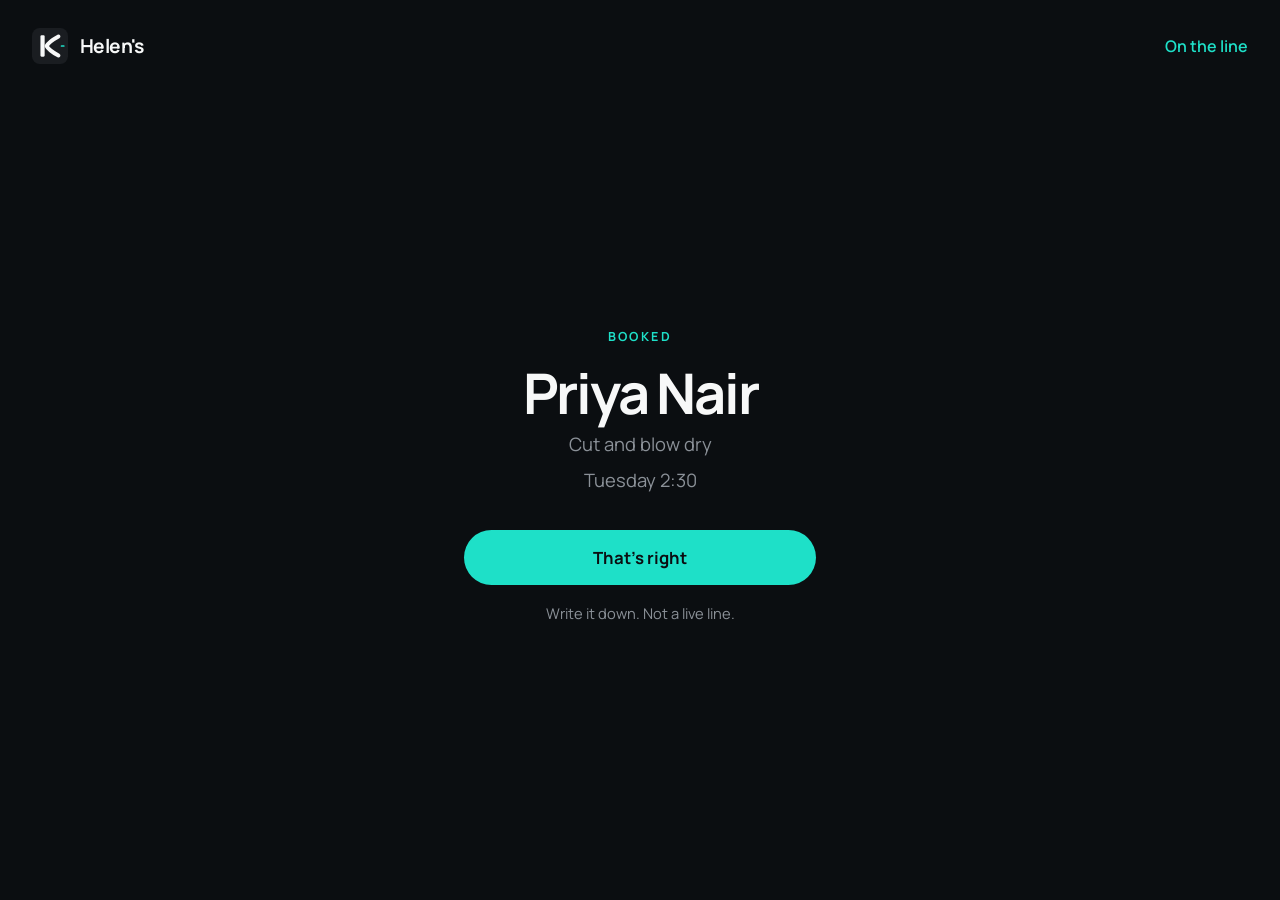
==== commit b4213441: "Match Look’s Tuesday screen: bar, card, write-it-down footer. Mark and Helen’s top left, On the line" ====
--- a/index.html
+++ b/index.html
@@ -4,7 +4,7 @@
   <meta charset="utf-8">
   <meta name="viewport" content="width=device-width, initial-scale=1">
   <title>Helen's · On the line — Kallo</title>
-  <meta name="description" content="Inbound receptionist for Helen's. Book, move, or cancel. Browser microphone only. Demo.">
+  <meta name="description" content="Helen's on the line. Book, move, or cancel. Laptop microphone. Demo.">
   <link rel="icon" href="./assets/favicon.svg" type="image/svg+xml">
   <link rel="preconnect" href="https://fonts.googleapis.com">
   <link rel="preconnect" href="https://fonts.gstatic.com" crossorigin>
@@ -12,19 +12,22 @@
   <link rel="stylesheet" href="./css/app.css">
 </head>
 <body>
-  <main class="line">
-    <header class="line__id">
-      <img src="./assets/logo.svg" alt="Kallo" width="48" height="48">
+  <header class="top">
+    <div class="brand">
+      <img src="./assets/logo.svg" alt="Kallo" width="36" height="36">
       <p data-salon>Helen's</p>
-      <p class="line__state"><span data-state>On the line</span> <span class="demo-pill">Demo</span></p>
-    </header>
+    </div>
+    <p class="state" data-state>On the line</p>
+  </header>
 
-    <section class="turn" data-turn>
-      <p class="verb" data-verb>Booked</p>
+  <main class="stage">
+    <section class="turn" data-turn aria-live="polite">
+      <p class="verb" data-verb>BOOKED</p>
       <p class="who" data-who>Priya Nair</p>
-      <p class="what" data-what>cut and blow dry</p>
+      <p class="what" data-what>Cut and blow dry</p>
       <p class="when" data-when>Tuesday 2:30</p>
       <button class="confirm" type="button" data-confirm>That's right</button>
+      <p class="note">Write it down. Not a live line.</p>
     </section>
 
     <form class="fallback" data-fallback data-fallback-form hidden>
@@ -34,7 +37,6 @@
     </form>
   </main>
   <script src="./js/speech.js"></script>
-  <script src="./js/voice.js"></script>
   <script src="./js/reception.js"></script>
   <script src="./js/line.js"></script>
 </body>
--- a/css/app.css
+++ b/css/app.css
@@ -1,9 +1,9 @@
 :root {
-  --bg: #1a1d21;
+  --bg: #0b0e11;
   --text: #f7f8f8;
   --muted: #8b9198;
   --teal: #1ee0c8;
-  --teal-ink: #06221e;
+  --teal-ink: #0b0e11;
   --line: rgba(247, 248, 248, 0.12);
   --sans: "Manrope", "Segoe UI", sans-serif;
 }
@@ -13,100 +13,109 @@
 html, body { margin: 0; min-height: 100%; }
 
 body {
-  display: grid;
-  place-items: center;
+  min-height: 100vh;
+  display: flex;
+  flex-direction: column;
   background: var(--bg);
   color: var(--text);
   font-family: var(--sans);
-  line-height: 1.45;
+  line-height: 1.4;
 }
 
 button, input { font: inherit; }
 
-.line {
-  width: min(28rem, calc(100% - 40px));
-  padding: 48px 0;
-  text-align: center;
+.top {
+  display: flex;
+  align-items: center;
+  justify-content: space-between;
+  gap: 16px;
+  padding: 28px 32px;
 }
 
-.line__id img {
-  display: block;
-  width: 48px;
-  height: 48px;
-  margin: 0 auto 16px;
-  border-radius: 12px;
+.brand {
+  display: flex;
+  align-items: center;
+  gap: 12px;
 }
 
-.line__id p { margin: 0; }
-
-[data-salon] {
-  font-weight: 700;
-  font-size: 1.35rem;
-  letter-spacing: -0.03em;
+.brand img {
+  display: block;
+  width: 36px;
+  height: 36px;
 }
 
-.line__state {
-  display: flex;
-  align-items: center;
-  justify-content: center;
-  gap: 8px;
-  margin-top: 6px;
+.brand p { margin: 0; font-weight: 700; font-size: 1.2rem; letter-spacing: -0.03em; }
+
+.state {
+  margin: 0;
   color: var(--teal);
   font-weight: 600;
 }
 
-.demo-pill {
-  display: inline-flex;
-  align-items: center;
-  border-radius: 999px;
-  padding: 2px 8px;
-  font-size: 0.68rem;
-  letter-spacing: 0.06em;
-  text-transform: uppercase;
-  color: var(--teal);
-  border: 1px solid rgba(30, 224, 200, 0.28);
-  background: rgba(30, 224, 200, 0.1);
+.stage {
+  flex: 1;
+  display: grid;
+  place-items: center;
+  padding: 24px 20px 64px;
 }
 
-.turn { margin-top: 48px; }
-.turn[hidden], .fallback[hidden] { display: none; }
+.turn {
+  width: min(26rem, 100%);
+  text-align: center;
+}
+
+.fallback[hidden] { display: none; }
 
 .verb {
   margin: 0 0 18px;
-  font-size: clamp(2.2rem, 8vw, 3rem);
+  font-size: 0.78rem;
   font-weight: 700;
-  letter-spacing: -0.04em;
+  letter-spacing: 0.2em;
+  text-transform: uppercase;
   color: var(--teal);
 }
 
 .who {
   margin: 0;
-  font-size: 1.35rem;
+  font-size: clamp(2.4rem, 8vw, 3.5rem);
   font-weight: 700;
-  letter-spacing: -0.02em;
+  letter-spacing: -0.04em;
+  line-height: 1.05;
 }
 
 .what, .when {
-  margin: 6px 0 0;
+  margin: 10px 0 0;
   color: var(--muted);
+  font-size: 1.15rem;
 }
 
 .confirm {
-  margin-top: 32px;
+  display: inline-flex;
+  align-items: center;
+  justify-content: center;
+  width: min(22rem, 100%);
+  margin-top: 36px;
   border: 0;
   border-radius: 999px;
-  padding: 12px 22px;
+  padding: 16px 24px;
   background: var(--teal);
   color: var(--teal-ink);
   font-weight: 700;
+  font-size: 1.05rem;
   cursor: pointer;
 }
 
 .confirm:hover { filter: brightness(1.05); }
-.confirm[hidden] { display: none; }
+
+.note {
+  margin: 18px 0 0;
+  color: var(--muted);
+  font-size: 0.92rem;
+}
 
 .fallback {
-  margin-top: 40px;
+  width: min(26rem, 100%);
+  margin-top: 28px;
   display: grid;
   gap: 8px;
   text-align: left;
@@ -132,3 +141,7 @@
   color: var(--text);
   cursor: pointer;
 }
+
+@media (max-width: 520px) {
+  .top { padding: 20px 18px; }
+}
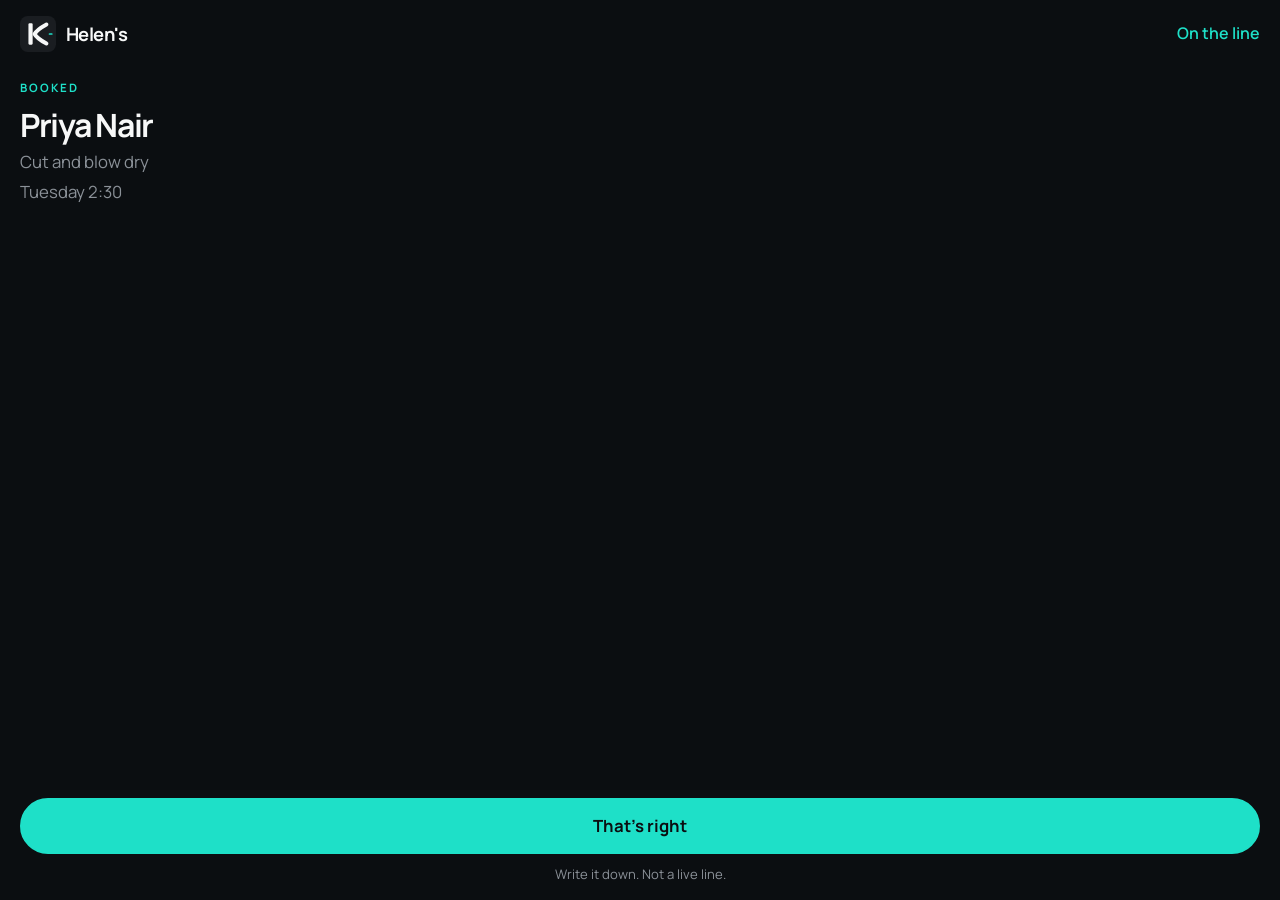
==== commit 79d23d34: "Lock the screen to Look’s phone frames. Facts sit left in the upper half. That’s right is a filled t" ====
--- a/index.html
+++ b/index.html
@@ -2,7 +2,7 @@
 <html lang="en-GB">
 <head>
   <meta charset="utf-8">
-  <meta name="viewport" content="width=device-width, initial-scale=1">
+  <meta name="viewport" content="width=device-width, initial-scale=1, viewport-fit=cover">
   <title>Helen's · On the line — Kallo</title>
   <meta name="description" content="Helen's on the line. Book, move, or cancel. Laptop microphone. Demo.">
   <link rel="icon" href="./assets/favicon.svg" type="image/svg+xml">
@@ -21,20 +21,22 @@
   </header>
 
   <main class="stage">
-    <section class="turn" data-turn aria-live="polite">
+    <section class="facts" data-turn aria-live="polite">
       <p class="verb" data-verb>BOOKED</p>
       <p class="who" data-who>Priya Nair</p>
       <p class="what" data-what>Cut and blow dry</p>
       <p class="when" data-when>Tuesday 2:30</p>
+    </section>
+
+    <div class="thumb">
+      <form class="fallback" data-fallback data-fallback-form hidden>
+        <label for="say">Same turn, typed</label>
+        <input id="say" name="say" data-say autocomplete="off" placeholder="Book Priya Nair for a cut and blow dry on Tuesday at 2:30">
+        <button type="submit">Continue</button>
+      </form>
       <button class="confirm" type="button" data-confirm>That's right</button>
       <p class="note">Write it down. Not a live line.</p>
-    </section>
-
-    <form class="fallback" data-fallback data-fallback-form hidden>
-      <label for="say">Same turn, typed</label>
-      <input id="say" name="say" data-say autocomplete="off" placeholder="Book Priya Nair for a cut and blow dry on Tuesday at 2:30">
-      <button type="submit">Continue</button>
-    </form>
+    </div>
   </main>
   <script src="./js/speech.js"></script>
   <script src="./js/reception.js"></script>
--- a/css/app.css
+++ b/css/app.css
@@ -6,20 +6,27 @@
   --teal-ink: #0b0e11;
   --line: rgba(247, 248, 248, 0.12);
   --sans: "Manrope", "Segoe UI", sans-serif;
+  --gutter: 20px;
 }
 
 * { box-sizing: border-box; }
 
-html, body { margin: 0; min-height: 100%; }
+html, body { margin: 0; height: 100%; }
 
 body {
   min-height: 100vh;
+  min-height: 100dvh;
   display: flex;
   flex-direction: column;
   background: var(--bg);
   color: var(--text);
   font-family: var(--sans);
-  line-height: 1.4;
+  line-height: 1.35;
+  padding:
+    env(safe-area-inset-top, 0)
+    env(safe-area-inset-right, 0)
+    env(safe-area-inset-bottom, 0)
+    env(safe-area-inset-left, 0);
 }
 
 button, input { font: inherit; }
@@ -28,14 +35,14 @@
   display: flex;
   align-items: center;
   justify-content: space-between;
-  gap: 16px;
-  padding: 28px 32px;
+  gap: 12px;
+  padding: 16px var(--gutter) 0;
 }
 
 .brand {
   display: flex;
   align-items: center;
-  gap: 12px;
+  gap: 10px;
 }
 
 .brand img {
@@ -44,7 +51,12 @@
   height: 36px;
 }
 
-.brand p { margin: 0; font-weight: 700; font-size: 1.2rem; letter-spacing: -0.03em; }
+.brand p {
+  margin: 0;
+  font-weight: 700;
+  font-size: 1.15rem;
+  letter-spacing: -0.03em;
+}
 
 .state {
   margin: 0;
@@ -54,50 +66,55 @@
 
 .stage {
   flex: 1;
-  display: grid;
-  place-items: center;
-  padding: 24px 20px 64px;
+  display: flex;
+  flex-direction: column;
+  min-height: 0;
+  padding: 28px var(--gutter) 16px;
 }
 
-.turn {
-  width: min(26rem, 100%);
-  text-align: center;
+.facts {
+  text-align: left;
 }
 
 .fallback[hidden] { display: none; }
 
 .verb {
-  margin: 0 0 18px;
-  font-size: 0.78rem;
+  margin: 0 0 12px;
+  font-size: 0.72rem;
   font-weight: 700;
-  letter-spacing: 0.2em;
+  letter-spacing: 0.18em;
   text-transform: uppercase;
   color: var(--teal);
 }
 
 .who {
   margin: 0;
-  font-size: clamp(2.4rem, 8vw, 3.5rem);
+  font-size: 2rem;
   font-weight: 700;
   letter-spacing: -0.04em;
-  line-height: 1.05;
+  line-height: 1.1;
 }
 
 .what, .when {
-  margin: 10px 0 0;
+  margin: 8px 0 0;
   color: var(--muted);
-  font-size: 1.15rem;
+  font-size: 1.05rem;
+}
+
+.thumb {
+  margin-top: auto;
+  padding-top: 24px;
 }
 
 .confirm {
-  display: inline-flex;
+  display: flex;
   align-items: center;
   justify-content: center;
-  width: min(22rem, 100%);
-  margin-top: 36px;
-  border: 0;
+  width: 100%;
+  min-height: 56px;
+  border: 2px solid var(--teal);
   border-radius: 999px;
-  padding: 16px 24px;
+  padding: 14px 20px;
   background: var(--teal);
   color: var(--teal-ink);
   font-weight: 700;
@@ -105,20 +122,24 @@
   cursor: pointer;
 }
 
-.confirm:hover { filter: brightness(1.05); }
+.confirm:disabled {
+  background: transparent;
+  color: var(--teal);
+  cursor: default;
+  opacity: 1;
+}
 
 .note {
-  margin: 18px 0 0;
+  margin: 12px 0 0;
+  text-align: center;
   color: var(--muted);
-  font-size: 0.92rem;
+  font-size: 0.82rem;
 }
 
 .fallback {
-  width: min(26rem, 100%);
-  margin-top: 28px;
   display: grid;
   gap: 8px;
-  text-align: left;
+  margin-bottom: 14px;
 }
 
 .fallback label { color: var(--muted); font-size: 0.9rem; }
@@ -141,7 +162,3 @@
   color: var(--text);
   cursor: pointer;
 }
-
-@media (max-width: 520px) {
-  .top { padding: 20px 18px; }
-}
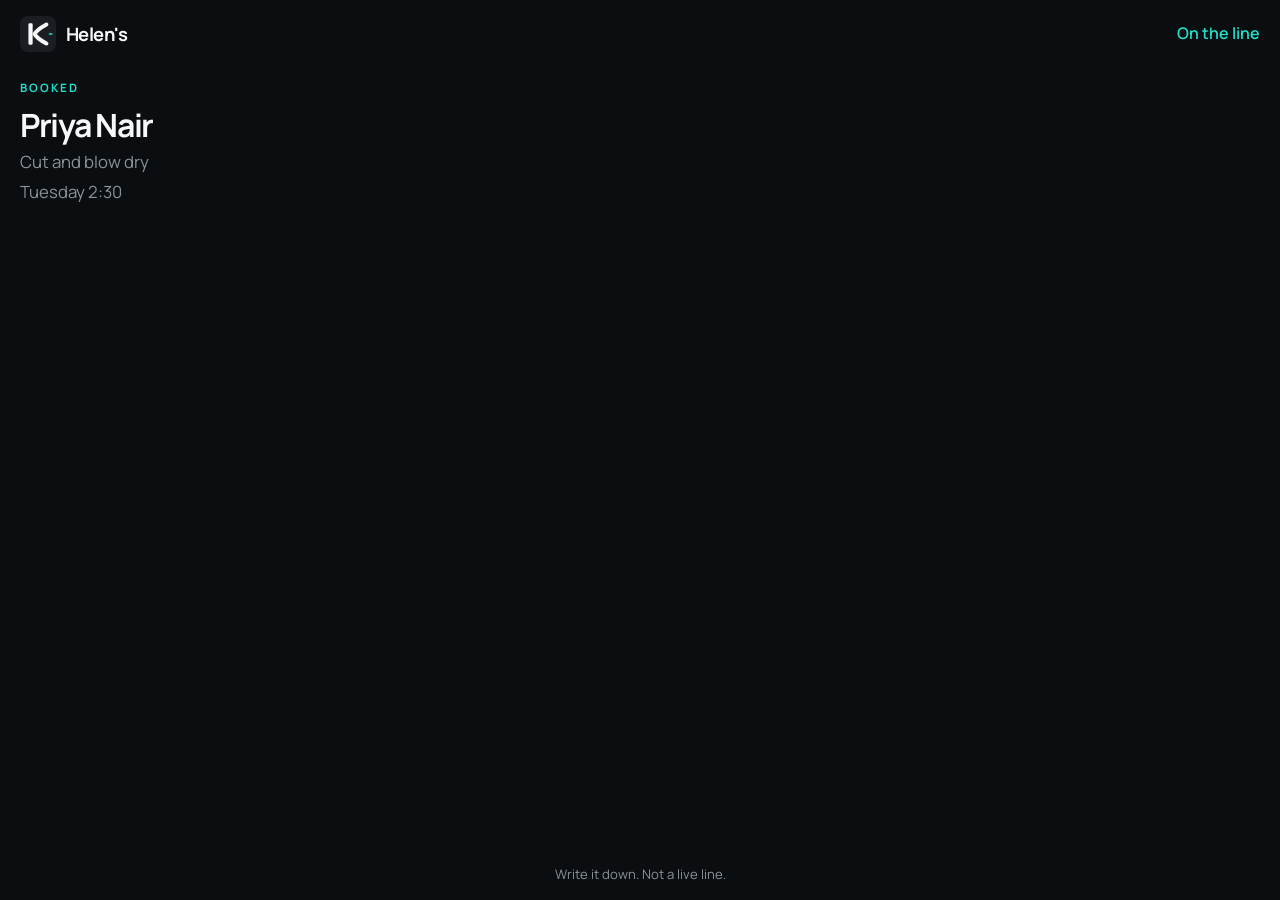
==== commit 2a237100: "Delete That’s right. The card is the product. She writes it in the paper book. No confirm pill, no W" ====
--- a/index.html
+++ b/index.html
@@ -28,13 +28,12 @@
       <p class="when" data-when>Tuesday 2:30</p>
     </section>
 
-    <div class="thumb">
+    <div class="foot">
       <form class="fallback" data-fallback data-fallback-form hidden>
         <label for="say">Same turn, typed</label>
         <input id="say" name="say" data-say autocomplete="off" placeholder="Book Priya Nair for a cut and blow dry on Tuesday at 2:30">
         <button type="submit">Continue</button>
       </form>
-      <button class="confirm" type="button" data-confirm>That's right</button>
       <p class="note">Write it down. Not a live line.</p>
     </div>
   </main>
--- a/css/app.css
+++ b/css/app.css
@@ -3,7 +3,6 @@
   --text: #f7f8f8;
   --muted: #8b9198;
   --teal: #1ee0c8;
-  --teal-ink: #0b0e11;
   --line: rgba(247, 248, 248, 0.12);
   --sans: "Manrope", "Segoe UI", sans-serif;
   --gutter: 20px;
@@ -101,36 +100,13 @@
   font-size: 1.05rem;
 }
 
-.thumb {
+.foot {
   margin-top: auto;
   padding-top: 24px;
 }
 
-.confirm {
-  display: flex;
-  align-items: center;
-  justify-content: center;
-  width: 100%;
-  min-height: 56px;
-  border: 2px solid var(--teal);
-  border-radius: 999px;
-  padding: 14px 20px;
-  background: var(--teal);
-  color: var(--teal-ink);
-  font-weight: 700;
-  font-size: 1.05rem;
-  cursor: pointer;
-}
-
-.confirm:disabled {
-  background: transparent;
-  color: var(--teal);
-  cursor: default;
-  opacity: 1;
-}
-
 .note {
-  margin: 12px 0 0;
+  margin: 0;
   text-align: center;
   color: var(--muted);
   font-size: 0.82rem;
